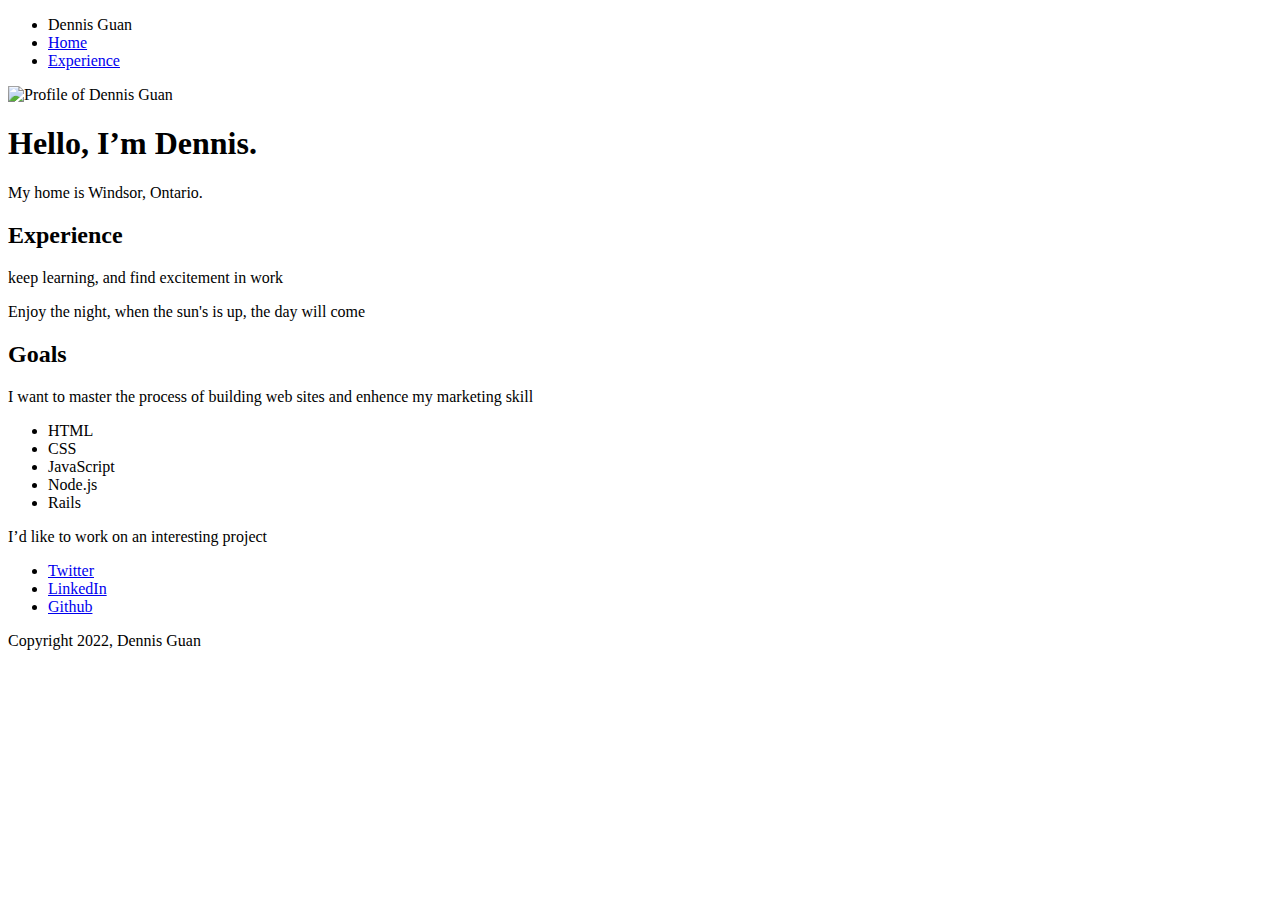
==== experience.html @ d7958806 "Add files via upload" ====
<!doctype html>
<html lang="en">
<head>
  <meta charset="utf-8">
  <title>Dennis Guan's Experience</title>
  <meta name="viewport" content="width=device-width, initial-scale=1.0">
  <link rel="stylesheet" href="styles.css">
  <link href="https://fonts.googleapis.com/css?family=Muli%7CRoboto:400,300,500,700,900" rel="stylesheet"></head>
  <body>

    <div class="main-nav">
        <ul class="nav">
          <li class="name">Dennis Guan</li>
          <li><a href="index.html">Home</a></li>
          <li><a href="experience.html">Experience</a></li>
        </ul>
    </div>

    <header>
      <img src="images/dguan.jpg" alt="Profile of Dennis Guan" class="profile-image">
      <h1 class="tag name">Hello, I’m Dennis.</h1>
      <p class="tag location">My home is Windsor, Ontario.</p>
    </header>

    <main class="flex">
      <div class="card">
        <h2>Experience</h2>
        <p>keep learning, and find excitement in work</p>
        <p>Enjoy the night, when the sun's is up, the day will come</p>
      </div> 

      <div class="card">
        <h2>Goals</h2>
        <p>I want to master the process of building web sites and enhence my marketing skill</p>
        <ul class="skills">
          <li>HTML</li>
          <li>CSS</li>
          <li>JavaScript</li>
          <li>Node.js</li>
          <li>Rails</li>
        </ul>
        <p>I’d like to work on an interesting project</p>
      </div> 

    </main>
    <footer>
      <ul>
        <li><a href="https://github.com/i0fear/techdegree-project-2/commits?author=i0fear&since=2022-10-01&until=2022-10-27" class="social twitter">Twitter</a></li>
        <li><a href="#" class="social linkedin">LinkedIn</a></li>
        <li><a href="#" class="social github">Github</a></li>
      </ul>
      <p class="copyright">Copyright 2022, Dennis Guan</p>
    </footer>
  </body>
  </html>
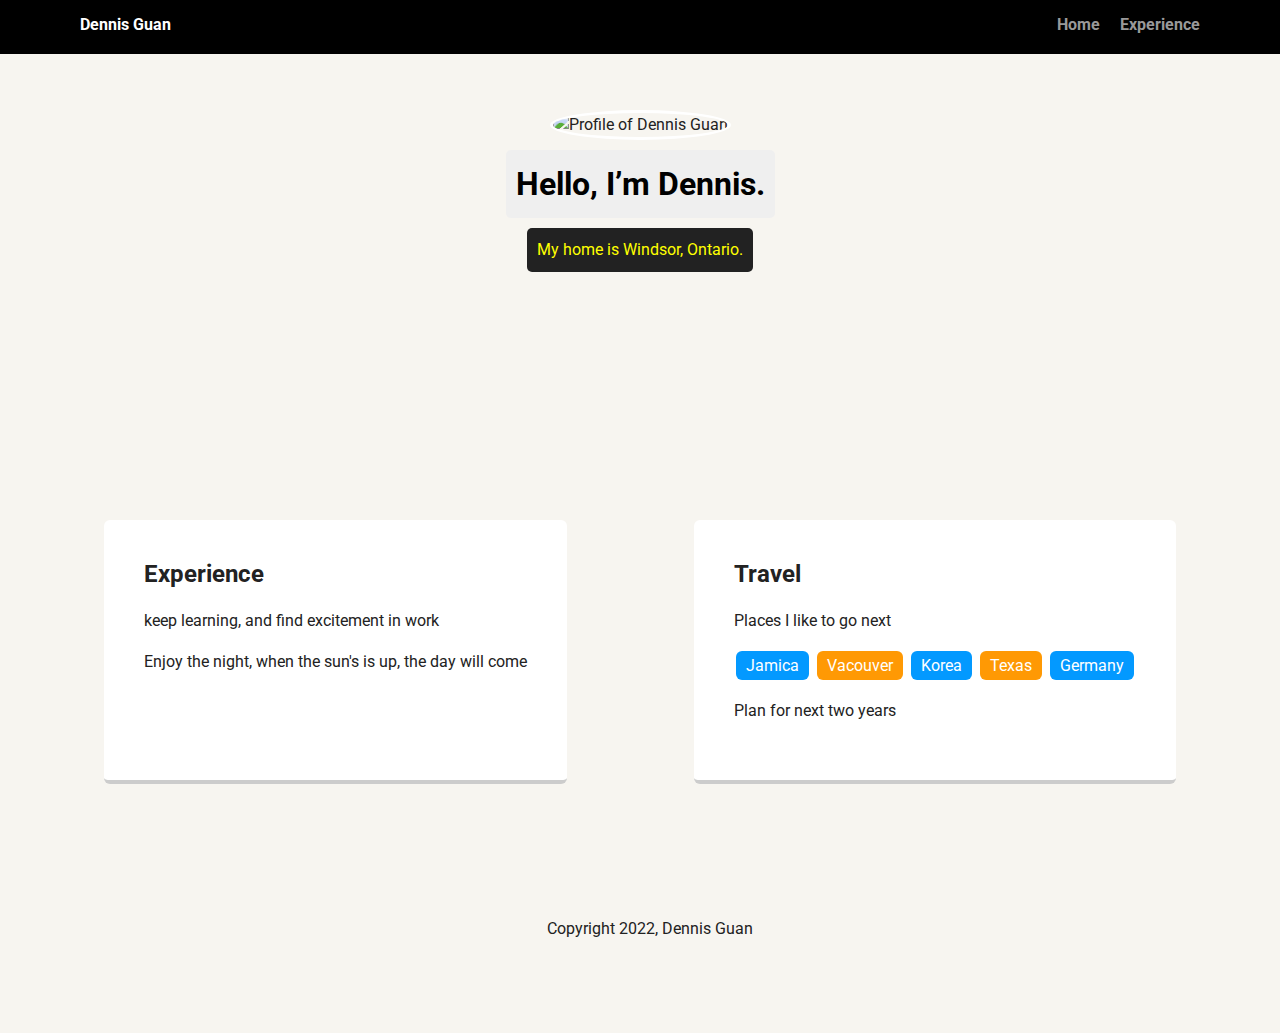
==== commit 32f1b3f2: "file updated" ====
--- a/experience.html
+++ b/experience.html
@@ -30,24 +30,24 @@
       </div> 
 
       <div class="card">
-        <h2>Goals</h2>
-        <p>I want to master the process of building web sites and enhence my marketing skill</p>
+        <h2>Travel</h2>
+        <p>Places I like to go next</p>
         <ul class="skills">
-          <li>HTML</li>
-          <li>CSS</li>
-          <li>JavaScript</li>
-          <li>Node.js</li>
-          <li>Rails</li>
+          <li>Jamica</li>
+          <li>Vacouver</li>
+          <li>Korea</li>
+          <li>Texas</li>
+          <li>Germany</li>
         </ul>
-        <p>I’d like to work on an interesting project</p>
+        <p>Plan for next two years</p>
       </div> 
 
     </main>
     <footer>
       <ul>
-        <li><a href="https://github.com/i0fear/techdegree-project-2/commits?author=i0fear&since=2022-10-01&until=2022-10-27" class="social twitter">Twitter</a></li>
-        <li><a href="#" class="social linkedin">LinkedIn</a></li>
-        <li><a href="#" class="social github">Github</a></li>
+        <li><a href="https://twitter.com/" class="social twitter">Twitter</a></li>
+        <li><a href="https://ca.linkedin.com" class="social linkedin">LinkedIn</a></li>
+        <li><a href="https://github.com" class="social github">Github</a></li>
       </ul>
       <p class="copyright">Copyright 2022, Dennis Guan</p>
     </footer>
--- a/styles.css
+++ b/styles.css
@@ -0,0 +1,207 @@
+/* Global Layout Set-up */
+* { 
+  box-sizing: border-box;
+}
+  
+body {
+  margin: 0;
+  padding: 0;
+  text-align: center;
+  font-family: 'Roboto', sans-serif;
+  color: #222;
+  background: #f7f5f0;
+}
+/* Link Styles */
+
+a {
+  text-decoration: none;
+  color: #999;
+}
+a:hover {
+  color: #6633ff;
+}
+
+/* Section Styles */
+
+.main-nav {
+  width: 100%;
+  background: black;
+  min-height: 30px;
+  padding: 10px;
+  position: fixed;
+  text-align: center;
+}
+.nav {
+  display: flex;
+  justify-content: space-around;
+  font-weight: 700;
+  list-style-type: none;
+  margin: 0 auto;
+  padding: 0;
+}
+
+.nav .name {
+    display: block;
+    margin-right: auto;
+    color: white;
+}
+.nav li {
+  padding: 5px 10px 10px 10px;
+}
+.nav a {
+  transition: all .5s;
+}
+.nav a:hover {
+  color: white
+}
+
+header {
+  text-align: center;
+  background: url('images/windsor.jpg') no-repeat top center ;
+  background-size: cover;
+  overflow: hidden;
+  padding-top: 60px;
+}
+header {
+  line-height: 1.5;
+}
+header .profile-image {
+  margin-top: 50px;
+  width: 150px;
+  height: 150px;
+  border-radius: 50%;
+  border: 3px solid white;
+  transition: all .5s;
+}
+header .profile-image:hover {
+  transform: scale(1.2) rotate(5deg);
+}
+.tag {
+  background-color: #efefef;
+  color: black;
+  padding: 10px;
+  border-radius: 5px;
+  display: table;
+  margin: 10px auto;
+} 
+.location {
+  background-color: #222;
+  color: yellow;
+}
+.card {
+  margin: 30px;
+  padding: 20px 40px 40px;
+  max-width: 500px;
+  text-align: left;
+  background: #fff;
+  border-bottom: 4px solid #ccc;
+  border-radius: 6px;
+  transition: all .5s;
+}
+.card:hover {
+  border-color: #ff99ff;
+}
+
+ul.skills {
+  padding: 0;
+  text-align: center;
+}
+
+.skills li {
+  border-radius: 6px;
+  display: inline-block;
+  background: #ff9904;
+  color: white;
+  padding: 5px 10px;
+  margin: 2px;
+}
+
+.skills li:nth-child(odd) {
+  background: #0399ff;
+}
+
+footer {
+  width: 100%;
+  min-height: 30px;
+  padding: 20px 0 40px 20px;
+}
+
+footer .copyright {
+  top: -8px;
+  font-size: .75em;
+}
+
+footer ul {
+  list-style-type: none;
+  margin: 0;
+  padding: 0;
+}
+
+footer ul li {
+  display: inline-block;
+}
+
+a.social {
+  display: inline-block;
+  text-indent: -9999px;
+  margin-left: 5px;
+  width: 30px;
+  height: 30px;
+  background-size: 30px 30px;
+  opacity: .4;
+  transition: all .5s;
+}
+a.twitter {
+  background-image: url(images/twitter.svg);
+}
+a.linkedin {
+  background-image: url(images/linkedin.svg);
+}
+a.github {
+  background-image: url(images/github.svg);
+}
+a.social:hover {
+  opacity: 1;
+}
+.clearfix {
+  clear: both;
+}
+
+/* Styles for larger screens */
+@media screen and (min-width: 720px) {
+  
+  .flex {
+      display: -ms-flexbox;      /* TWEENER - IE 10 */
+      display: flex; 
+      max-width: 1200px;
+      -ms-flex-pack: distribute;
+      justify-content: space-around;
+      margin: 0 auto;
+  }
+
+  header {
+    min-height: 470px;
+  }
+
+  .nav {
+    max-width: 1200px;
+    padding: 0 30px;
+  }
+
+
+  main {
+    padding-top: 20px;
+  }
+
+  main p {
+    line-height: 1.6em;
+  }
+
+  footer {
+    font-size: 1.3em;
+    max-width: 1200px;
+    margin: 40px auto;
+  }
+
+}
+
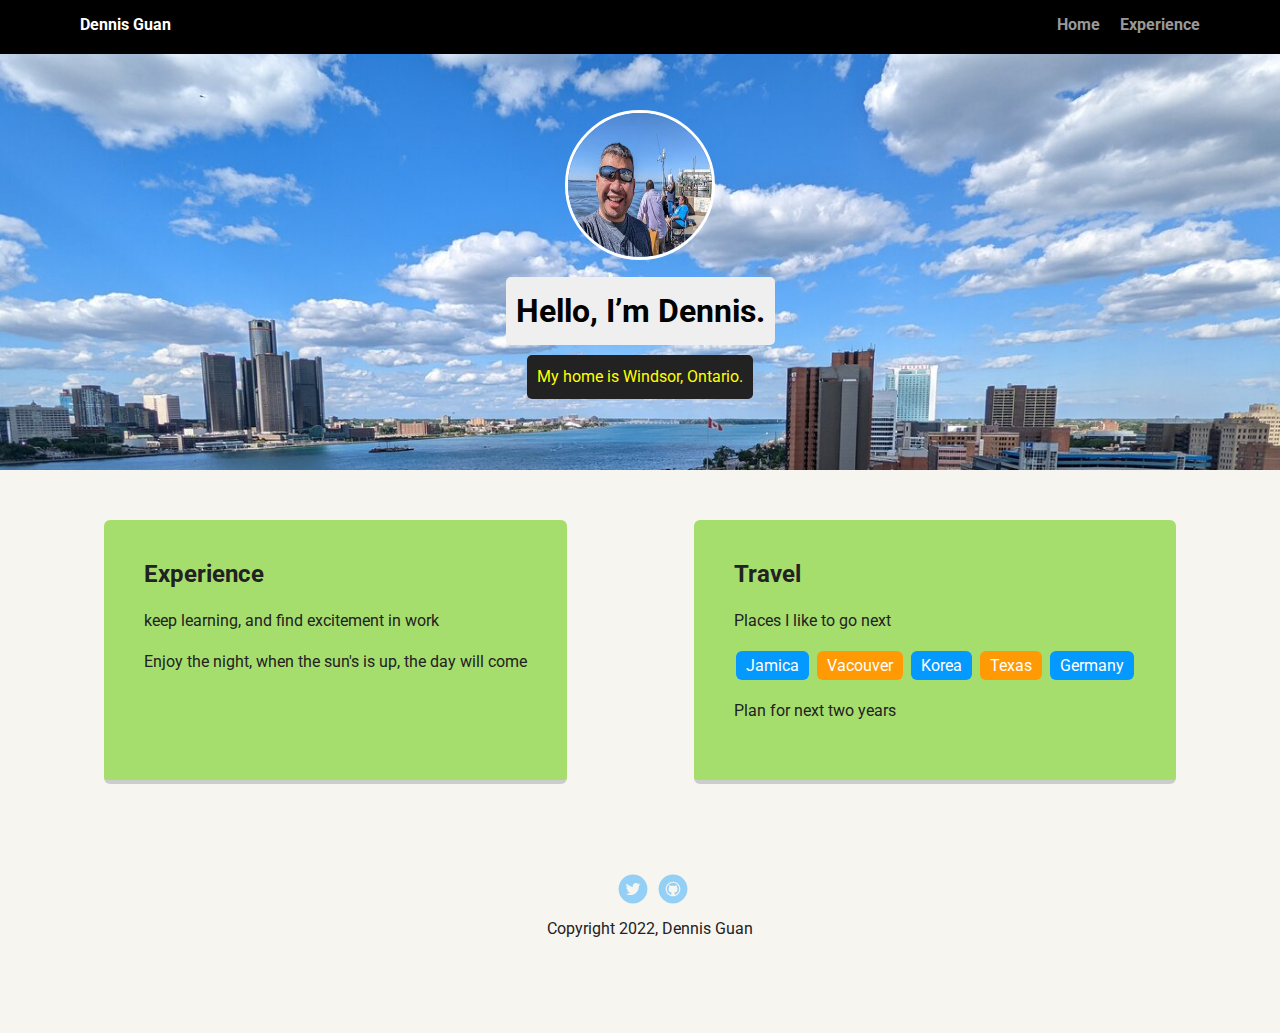
==== commit a9dd0c8b: "update links" ====
--- a/experience.html
+++ b/experience.html
@@ -15,7 +15,6 @@
           <li><a href="experience.html">Experience</a></li>
         </ul>
     </div>
-
     <header>
       <img src="images/dguan.jpg" alt="Profile of Dennis Guan" class="profile-image">
       <h1 class="tag name">Hello, I’m Dennis.</h1>
@@ -45,9 +44,9 @@
     </main>
     <footer>
       <ul>
-        <li><a href="https://twitter.com/" class="social twitter">Twitter</a></li>
-        <li><a href="https://ca.linkedin.com" class="social linkedin">LinkedIn</a></li>
-        <li><a href="https://github.com" class="social github">Github</a></li>
+        <li><a href="https://twitter.com/guanzati" class="social twitter">Twitter</a></li>
+        
+        <li><a href="https://github.com/i0fear" class="social github">Github</a></li>
       </ul>
       <p class="copyright">Copyright 2022, Dennis Guan</p>
     </footer>
--- a/styles.css
+++ b/styles.css
@@ -93,7 +93,7 @@
   padding: 20px 40px 40px;
   max-width: 500px;
   text-align: left;
-  background: #fff;
+  background: rgb(166, 222, 109);
   border-bottom: 4px solid #ccc;
   border-radius: 6px;
   transition: all .5s;
